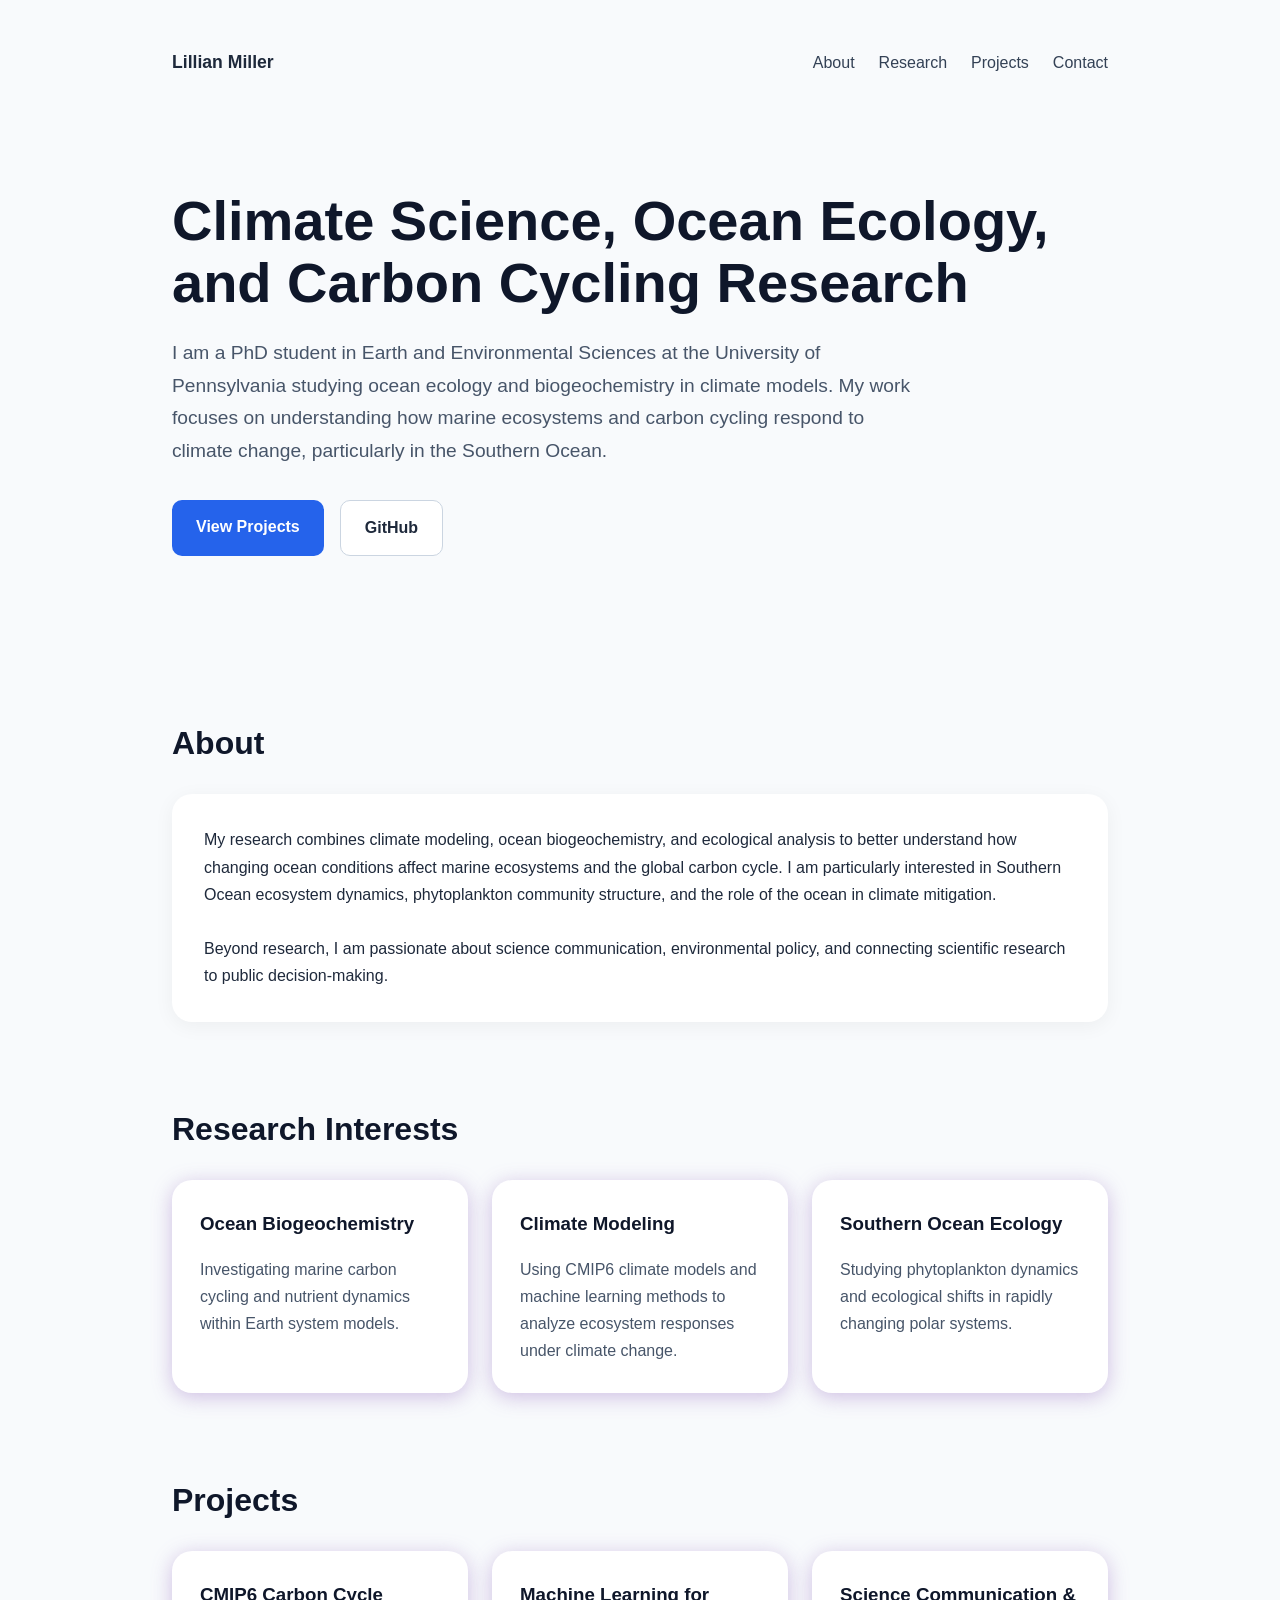
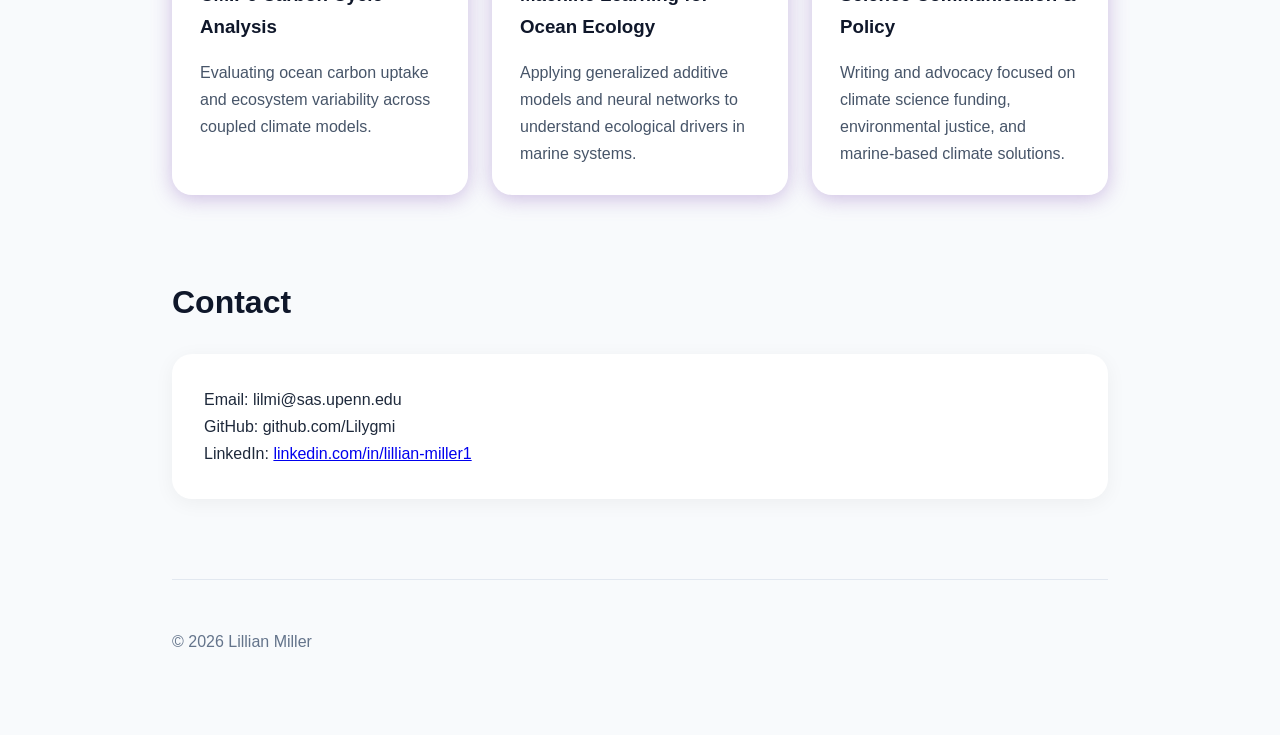
==== index.html @ 0fa8c1cc "Update LinkedIn link" ====
<!DOCTYPE html>
<html lang="en">
<head>
  <meta charset="UTF-8" />
  <meta name="viewport" content="width=device-width, initial-scale=1.0" />
  <title>Lillian Miller</title>

  <style>
    * {
      margin: 0;
      padding: 0;
      box-sizing: border-box;
    }

    body {
      font-family: -apple-system, BlinkMacSystemFont, "Segoe UI", Roboto, sans-serif;
      background-color: #f8fafc;
      color: #1e293b;
      line-height: 1.7;
    }

    .container {
      max-width: 1000px;
      margin: 0 auto;
      padding: 2rem;
    }

    nav {
      display: flex;
      justify-content: space-between;
      align-items: center;
      padding: 1rem 0 3rem;
    }

    nav h2 {
      font-size: 1.1rem;
      font-weight: 700;
    }

    nav ul {
      display: flex;
      gap: 1.5rem;
      list-style: none;
    }

    nav a {
      text-decoration: none;
      color: #334155;
      font-weight: 500;
    }

    nav a:hover {
      color: #2563eb;
    }

    .hero {
      padding: 4rem 0 5rem;
    }

    .hero h1 {
      font-size: 3.5rem;
      line-height: 1.1;
      margin-bottom: 1.5rem;
      color: #0f172a;
    }

    .hero p {
      font-size: 1.2rem;
      max-width: 750px;
      color: #475569;
      margin-bottom: 2rem;
    }

    .buttons {
      display: flex;
      gap: 1rem;
      flex-wrap: wrap;
    }

    .btn {
      display: inline-block;
      padding: 0.85rem 1.5rem;
      border-radius: 10px;
      text-decoration: none;
      font-weight: 600;
      transition: 0.2s ease;
    }

    .btn-primary {
      background-color: #2563eb;
      color: white;
    }

    .btn-primary:hover {
      background-color: #1d4ed8;
    }

    .btn-secondary {
      border: 1px solid #cbd5e1;
      color: #1e293b;
      background: white;
    }

    .btn-secondary:hover {
      border-color: #2563eb;
      color: #2563eb;
    }

    section {
      margin-bottom: 5rem;
    }

    section h2 {
      font-size: 2rem;
      margin-bottom: 1.5rem;
      color: #0f172a;
    }

    .about {
      background: white;
      padding: 2rem;
      border-radius: 20px;
      box-shadow: 0 4px 20px rgba(0,0,0,0.05);
    }

    .projects {
      display: grid;
      grid-template-columns: repeat(auto-fit, minmax(280px, 1fr));
      gap: 1.5rem;
    }

    .card {
      background: white;
      padding: 1.75rem;
      border-radius: 20px;
      box-shadow: 0 4px 20px rgba(195,175,220,0.8);
      transition: transform 0.2s ease;
    }

    .card:hover {
      transform: translateY(-4px);
    }

    .card h3 {
      margin-bottom: 1rem;
      color: #0f172a;
    }

    .card p {
      color: #475569;
    }

    footer {
      padding: 3rem 0;
      border-top: 1px solid #e2e8f0;
      color: #64748b;
    }

    @media (max-width: 768px) {
      nav {
        flex-direction: column;
        gap: 1rem;
      }

      .hero h1 {
        font-size: 2.5rem;
      }

      .hero p {
        font-size: 1.05rem;
      }
    }
  </style>
</head>

<body>
  <div class="container">

    <nav>
      <h2>Lillian Miller</h2>

      <ul>
        <li><a href="#about">About</a></li>
        <li><a href="#research">Research</a></li>
        <li><a href="#projects">Projects</a></li>
        <li><a href="#contact">Contact</a></li>
      </ul>
    </nav>

    <section class="hero">
      <h1>
        Climate Science, Ocean Ecology, and Carbon Cycling Research
      </h1>

      <p>
        I am a PhD student in Earth and Environmental Sciences at the University of Pennsylvania studying ocean ecology and biogeochemistry in climate models. My work focuses on understanding how marine ecosystems and carbon cycling respond to climate change, particularly in the Southern Ocean.
      </p>

      <div class="buttons">
        <a class="btn btn-primary" href="#projects">View Projects</a>
        <a class="btn btn-secondary" href="https://github.com/YOURUSERNAME" target="_blank">GitHub</a>
      </div>
    </section>

    <section id="about">
      <h2>About</h2>

      <div class="about">
        <p>
          My research combines climate modeling, ocean biogeochemistry, and ecological analysis to better understand how changing ocean conditions affect marine ecosystems and the global carbon cycle. I am particularly interested in Southern Ocean ecosystem dynamics, phytoplankton community structure, and the role of the ocean in climate mitigation.
        </p>

        <br>

        <p>
          Beyond research, I am passionate about science communication, environmental policy, and connecting scientific research to public decision-making.
        </p>
      </div>
    </section>

    <section id="research">
      <h2>Research Interests</h2>

      <div class="projects">
        <div class="card">
          <h3>Ocean Biogeochemistry</h3>
          <p>
            Investigating marine carbon cycling and nutrient dynamics within Earth system models.
          </p>
        </div>

        <div class="card">
          <h3>Climate Modeling</h3>
          <p>
            Using CMIP6 climate models and machine learning methods to analyze ecosystem responses under climate change.
          </p>
        </div>

        <div class="card">
          <h3>Southern Ocean Ecology</h3>
          <p>
            Studying phytoplankton dynamics and ecological shifts in rapidly changing polar systems.
          </p>
        </div>
      </div>
    </section>

    <section id="projects">
      <h2>Projects</h2>

      <div class="projects">
        <div class="card">
          <h3>CMIP6 Carbon Cycle Analysis</h3>
          <p>
            Evaluating ocean carbon uptake and ecosystem variability across coupled climate models.
          </p>
        </div>

        <div class="card">
          <h3>Machine Learning for Ocean Ecology</h3>
          <p>
            Applying generalized additive models and neural networks to understand ecological drivers in marine systems.
          </p>
        </div>

        <div class="card">
          <h3>Science Communication & Policy</h3>
          <p>
            Writing and advocacy focused on climate science funding, environmental justice, and marine-based climate solutions.
          </p>
        </div>
      </div>
    </section>

    <section id="contact">
      <h2>Contact</h2>

      <div class="about">
        <p>
          Email: lilmi@sas.upenn.edu
        </p>

        <p>
          GitHub: github.com/Lilygmi
        </p>

        <p>
          LinkedIn: <a href="https://www.linkedin.com/in/lillian-miller1/" target="_blank" rel="noopener noreferrer">
            linkedin.com/in/lillian-miller1 </a>
        </p>
      </div>
    </section>

    <footer>
      <p>
        © 2026 Lillian Miller
      </p>
    </footer>

  </div>
</body>
</html>
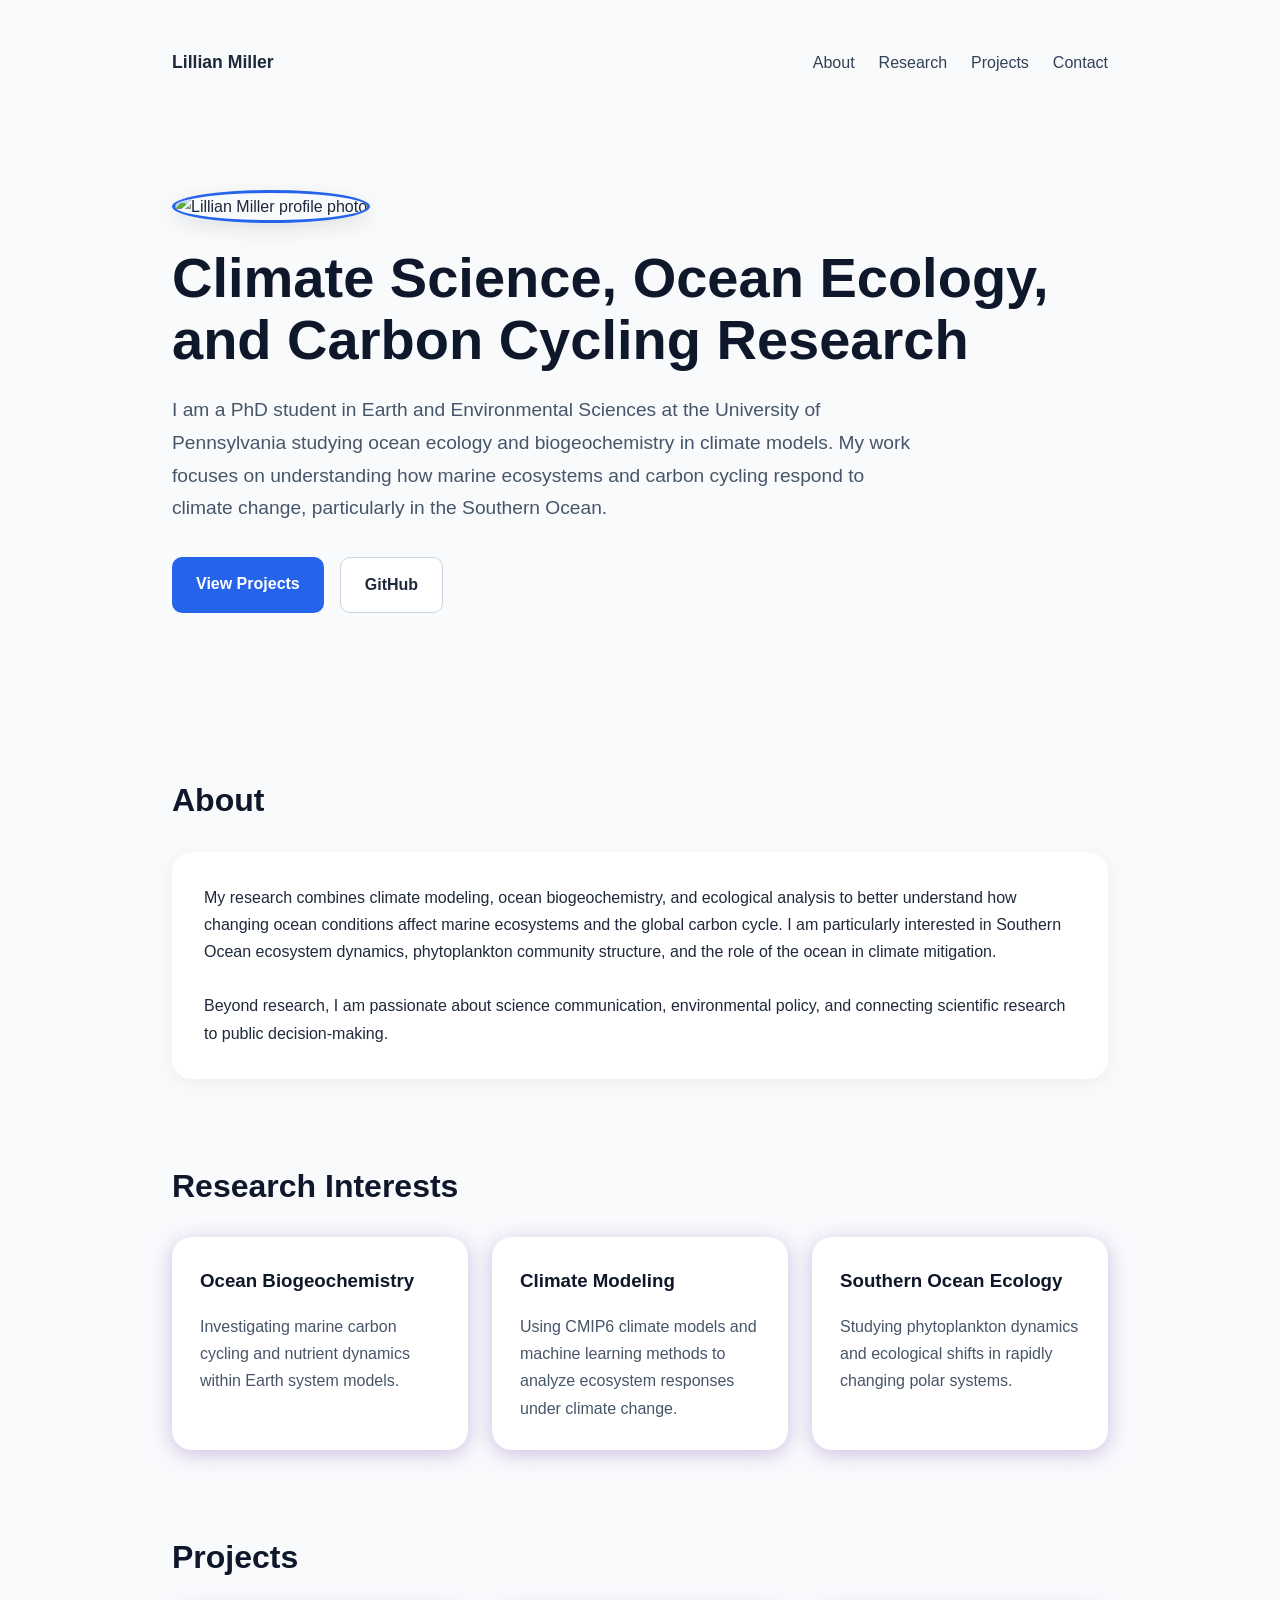
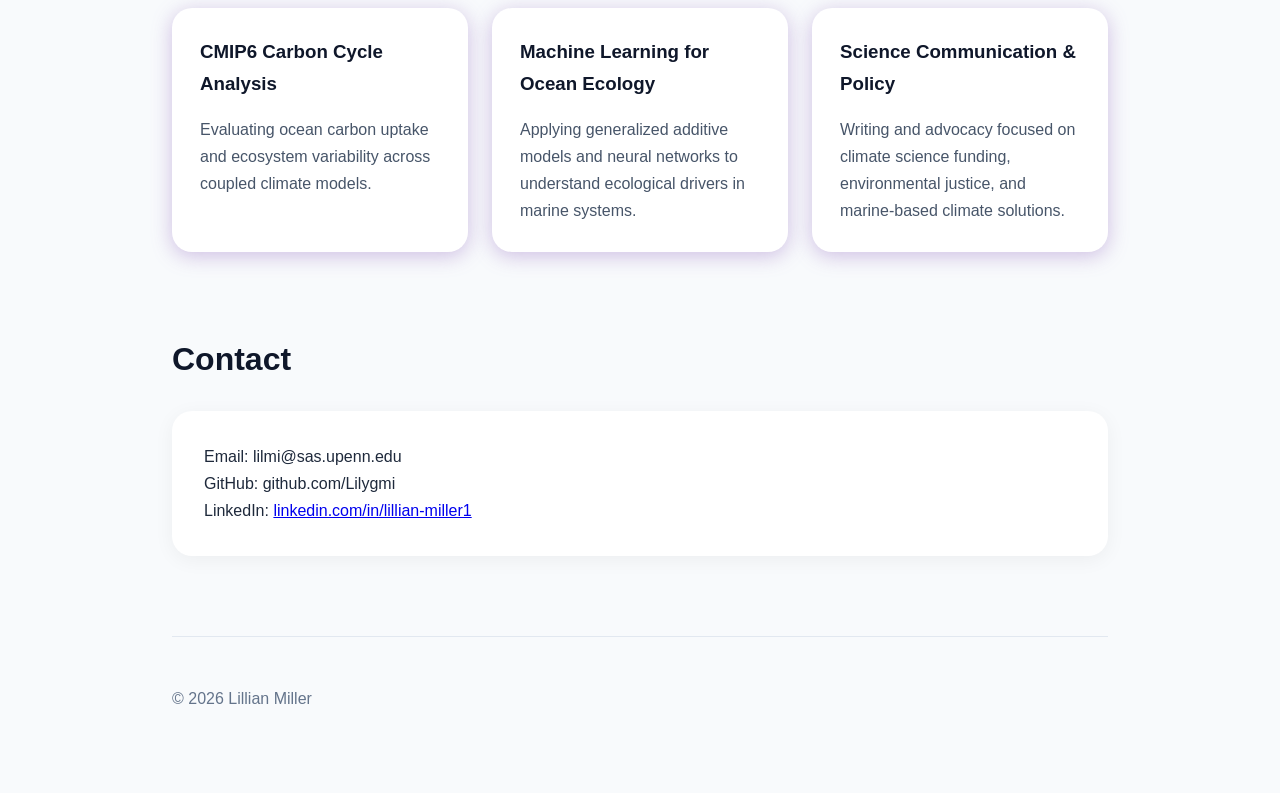
==== commit 89236c3c: "Add profile picture Added a hero profile section with an image and styling." ====
--- a/index.html
+++ b/index.html
@@ -69,6 +69,18 @@
       max-width: 750px;
       color: #475569;
       margin-bottom: 2rem;
+    }
+    .hero-profile {
+      margin-bottom: 1.5rem;
+    }
+    
+    .hero-profile img {
+      width: 140px;
+      height: 140px;
+      border-radius: 50%;
+      object-fit: cover;
+      border: 3px solid #2563eb;
+      box-shadow: 0 6px 20px rgba(0,0,0,0.1);
     }
 
     .buttons {
@@ -188,6 +200,10 @@
     </nav>
 
     <section class="hero">
+      <div class="hero-profile">
+        <img src="profile.jpg" alt="Lillian Miller profile photo">
+      </div>
+      
       <h1>
         Climate Science, Ocean Ecology, and Carbon Cycling Research
       </h1>
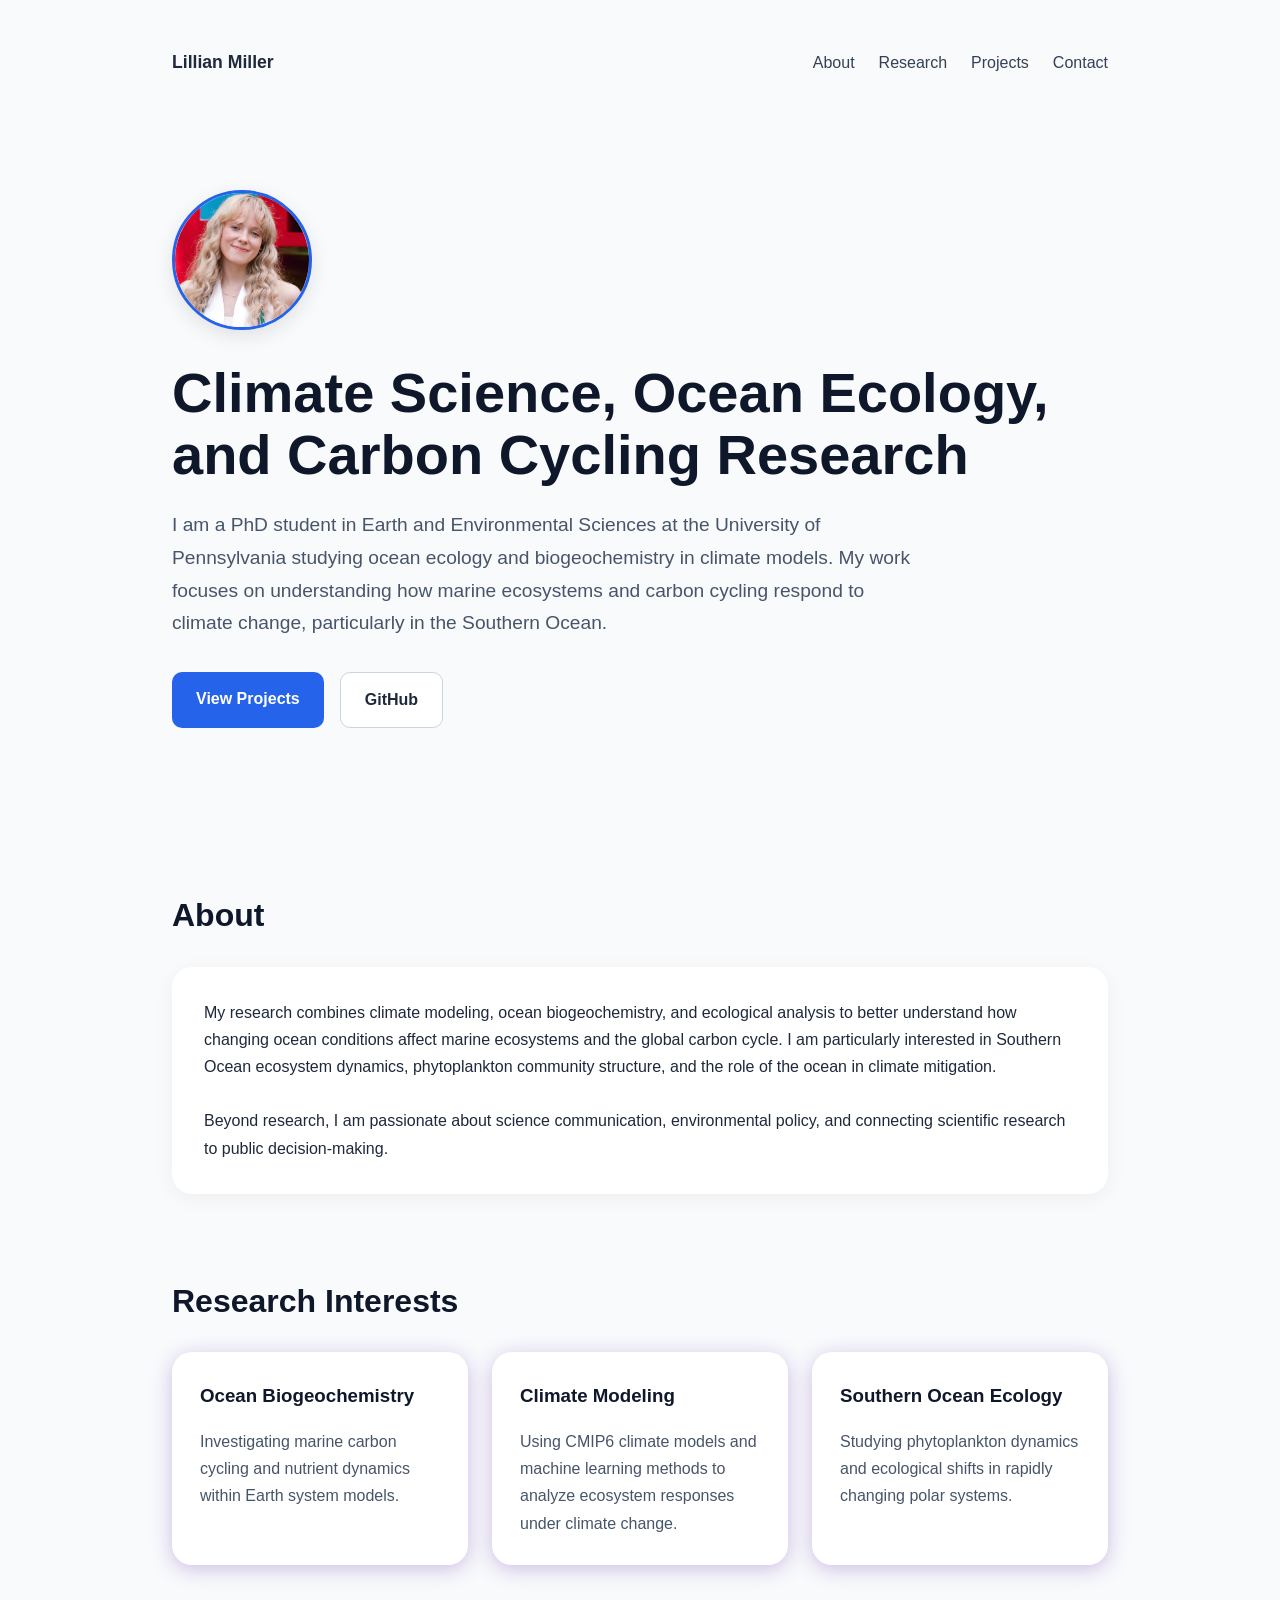
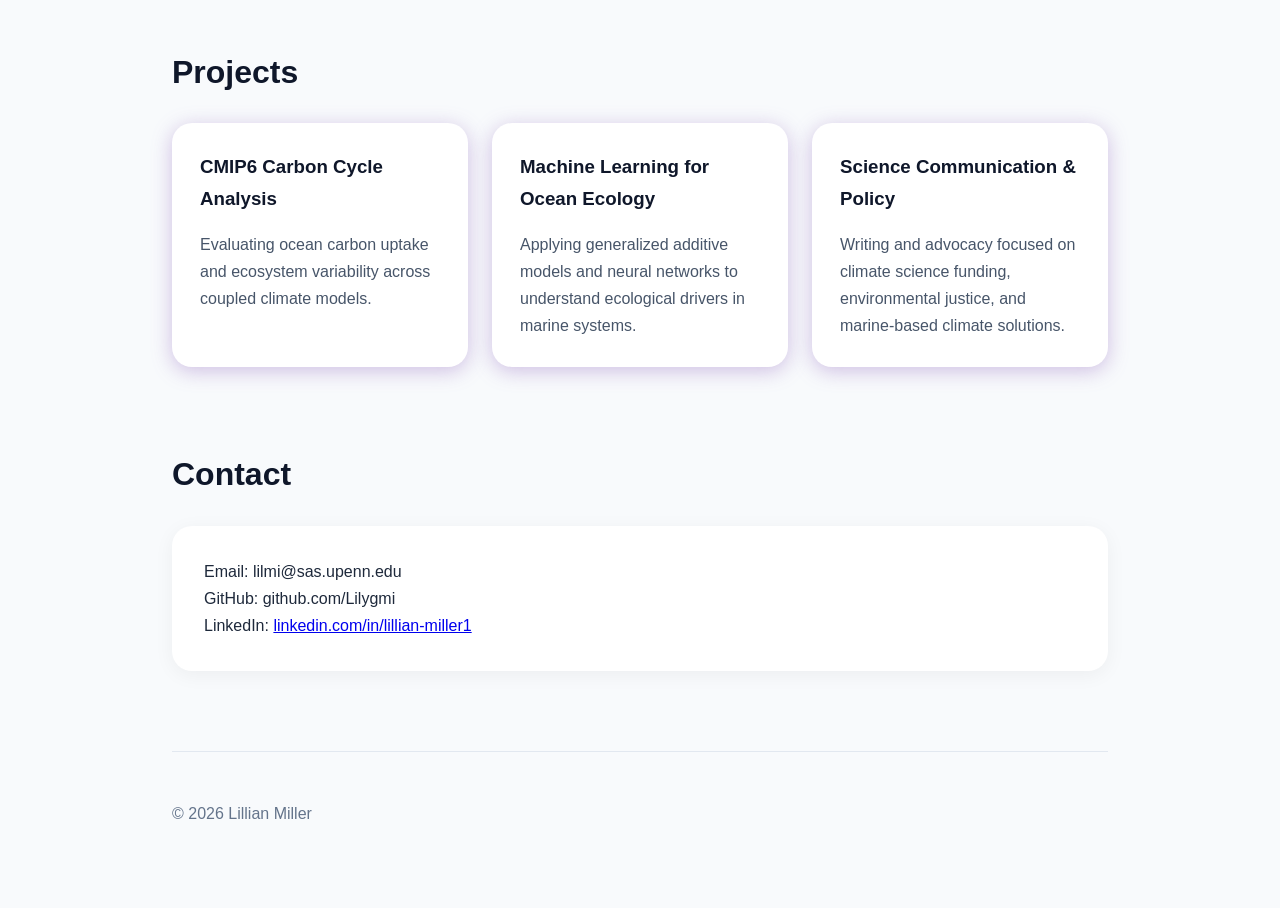
==== commit e0ea8475: "Change profile image format from jpg to jpeg" ====
--- a/index.html
+++ b/index.html
@@ -201,7 +201,7 @@
 
     <section class="hero">
       <div class="hero-profile">
-        <img src="profile.jpg" alt="Lillian Miller profile photo">
+        <img src="profile.jpeg" alt="Lillian Miller profile photo">
       </div>
       
       <h1>
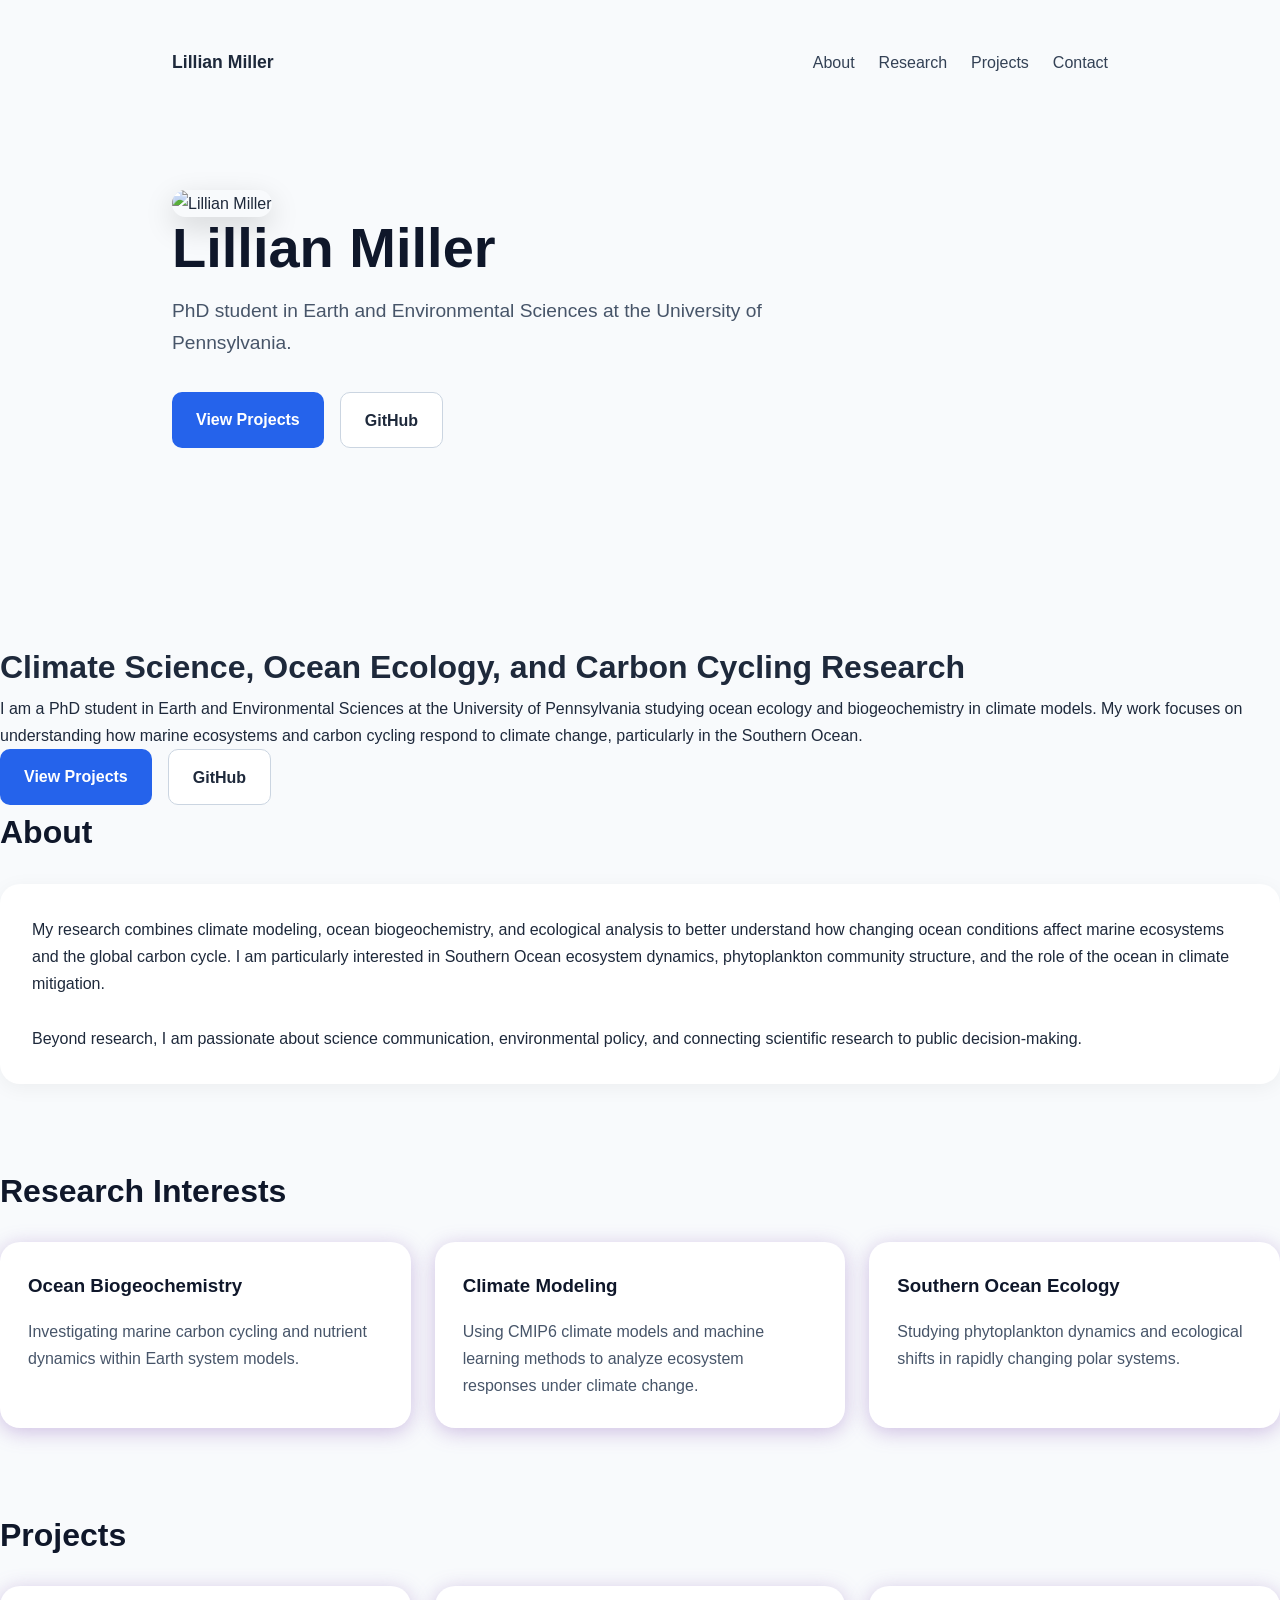
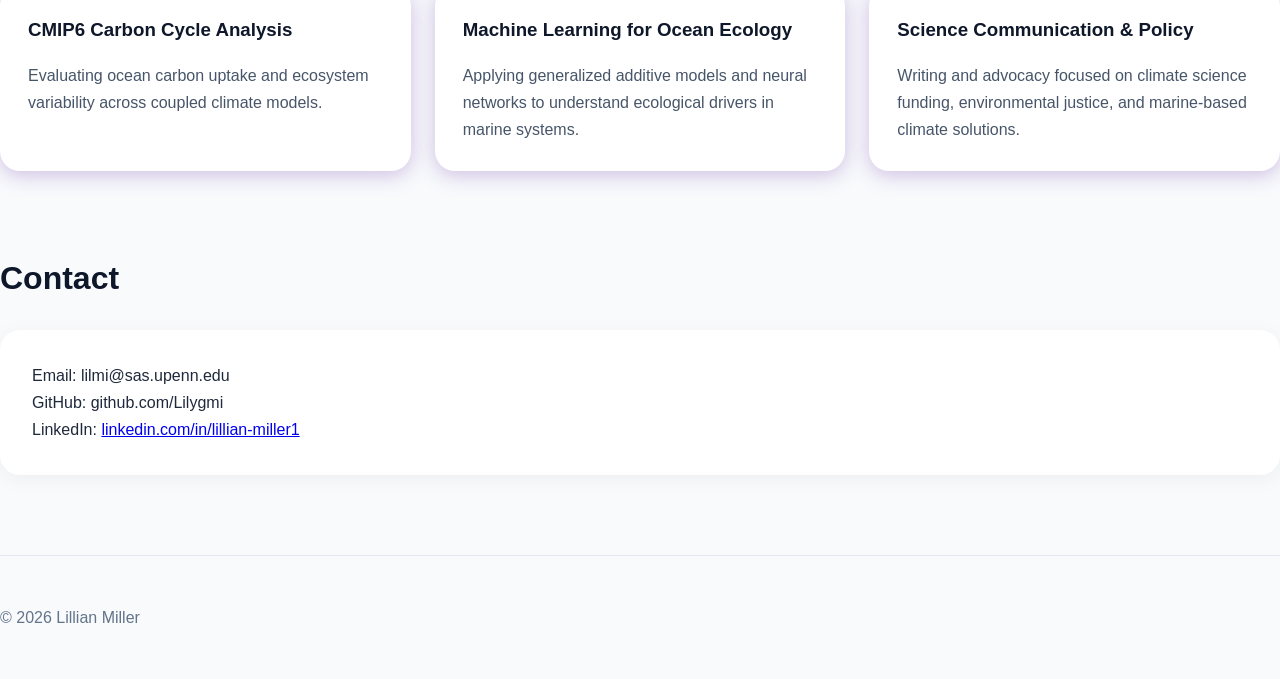
==== commit 54499476: "Implement hero section with profile and buttons Added hero layout with profile photo and text." ====
--- a/index.html
+++ b/index.html
@@ -82,6 +82,31 @@
       border: 3px solid #2563eb;
       box-shadow: 0 6px 20px rgba(0,0,0,0.1);
     }
+    .hero-layout {
+      display: flex;
+      align-items: center;
+      gap: 3rem;
+    }
+    .hero-photo img {
+      width: 260px;
+      height: 260px;
+      border-radius: 20px; /* square with soft edges */
+      object-fit: cover;
+      box-shadow: 0 10px 30px rgba(0,0,0,0.15);
+    }
+
+    .hero-text h1 {
+      font-size: 3.5rem;
+      margin-bottom: 1rem;
+      color: #0f172a;
+    }
+    
+    .hero-text p {
+      font-size: 1.2rem;
+      color: #475569;
+      max-width: 600px;
+      margin-bottom: 2rem;
+    }
 
     .buttons {
       display: flex;
@@ -200,9 +225,25 @@
     </nav>
 
     <section class="hero">
-      <div class="hero-profile">
-        <img src="profile.jpeg" alt="Lillian Miller profile photo">
-      </div>
+      <div class="hero-photo">
+        <img src="images/profile.jpeg" alt="Lillian Miller">
+      </div>
+      <div class="hero-text">
+        <h1>Lillian Miller</h1>
+        
+        <p>
+        PhD student in Earth and Environmental Sciences at the University of Pennsylvania.
+        </p>
+
+      <div class="buttons">
+        <a class="btn btn-primary" href="#projects">View Projects</a>
+        <a class="btn btn-secondary" href="https://github.com/YOURUSERNAME" target="_blank">GitHub</a>
+      </div>
+    </div>
+
+  </div>
+
+</section>
       
       <h1>
         Climate Science, Ocean Ecology, and Carbon Cycling Research
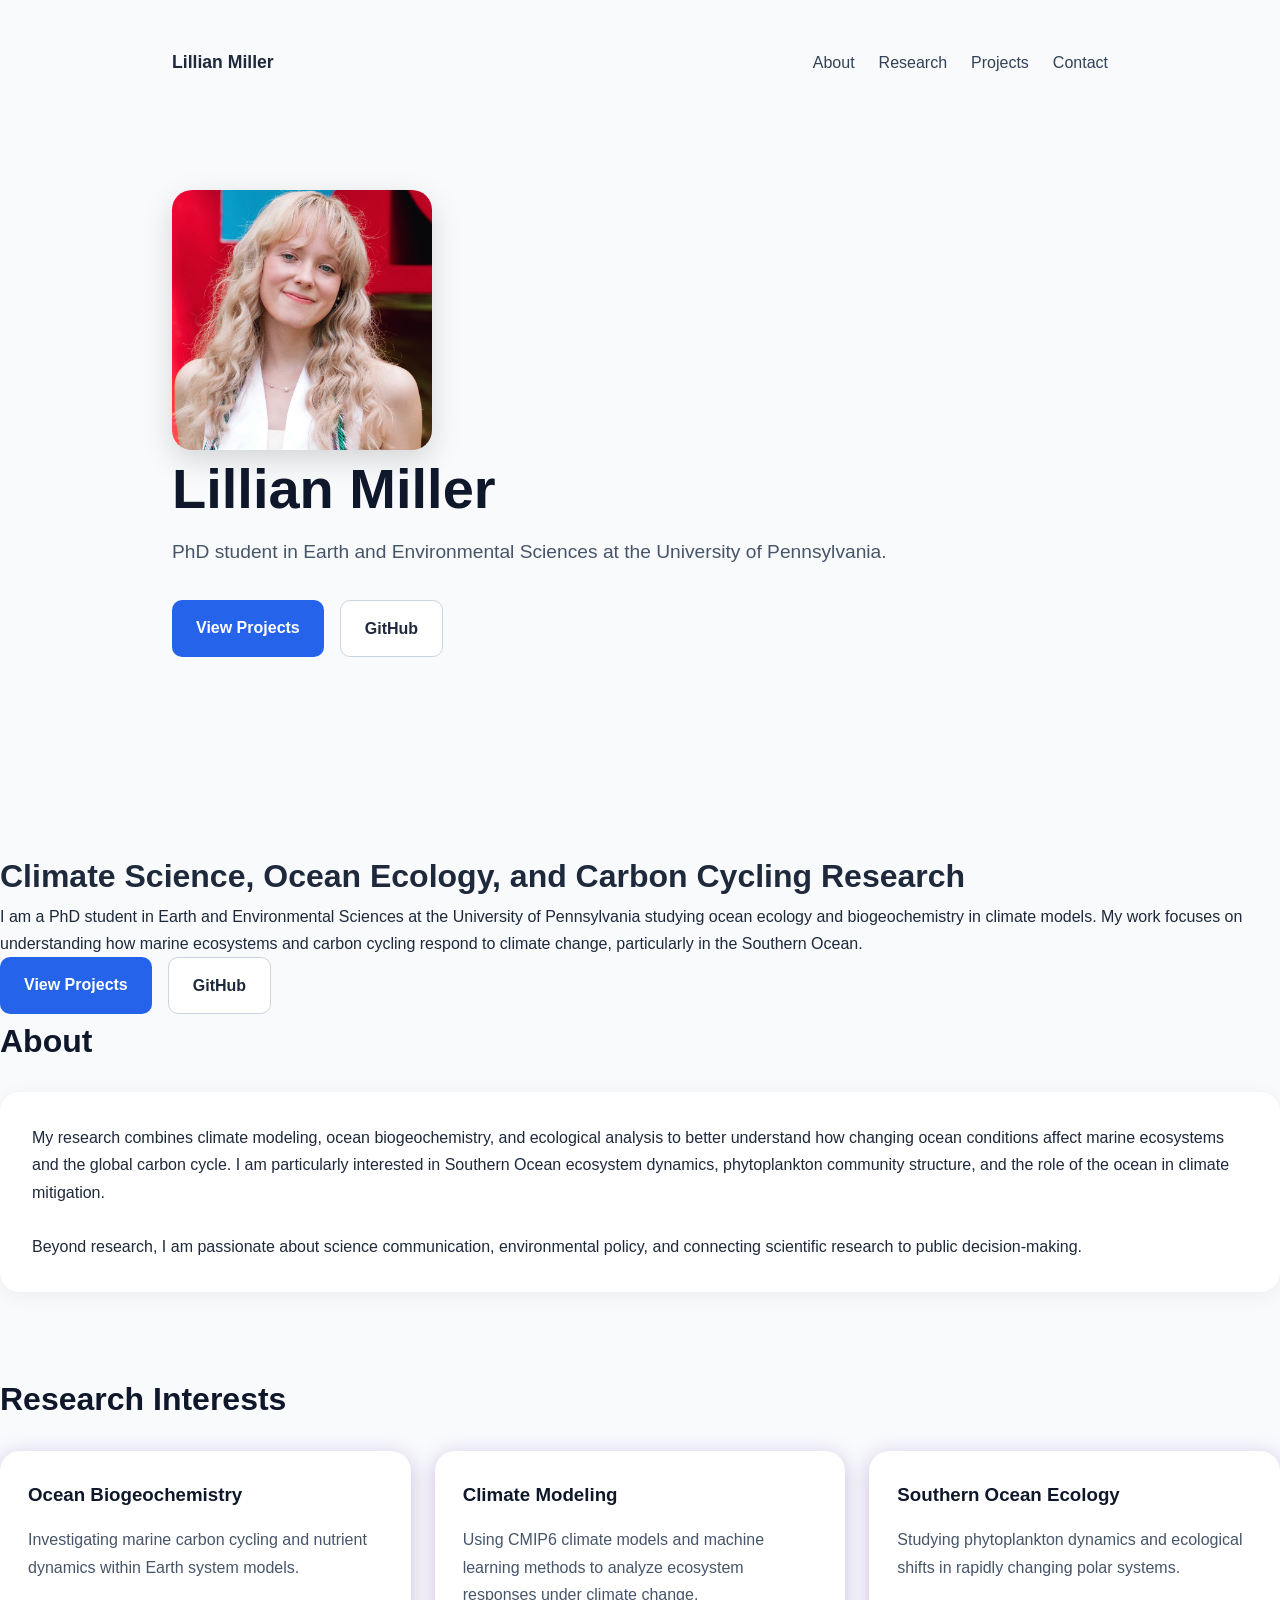
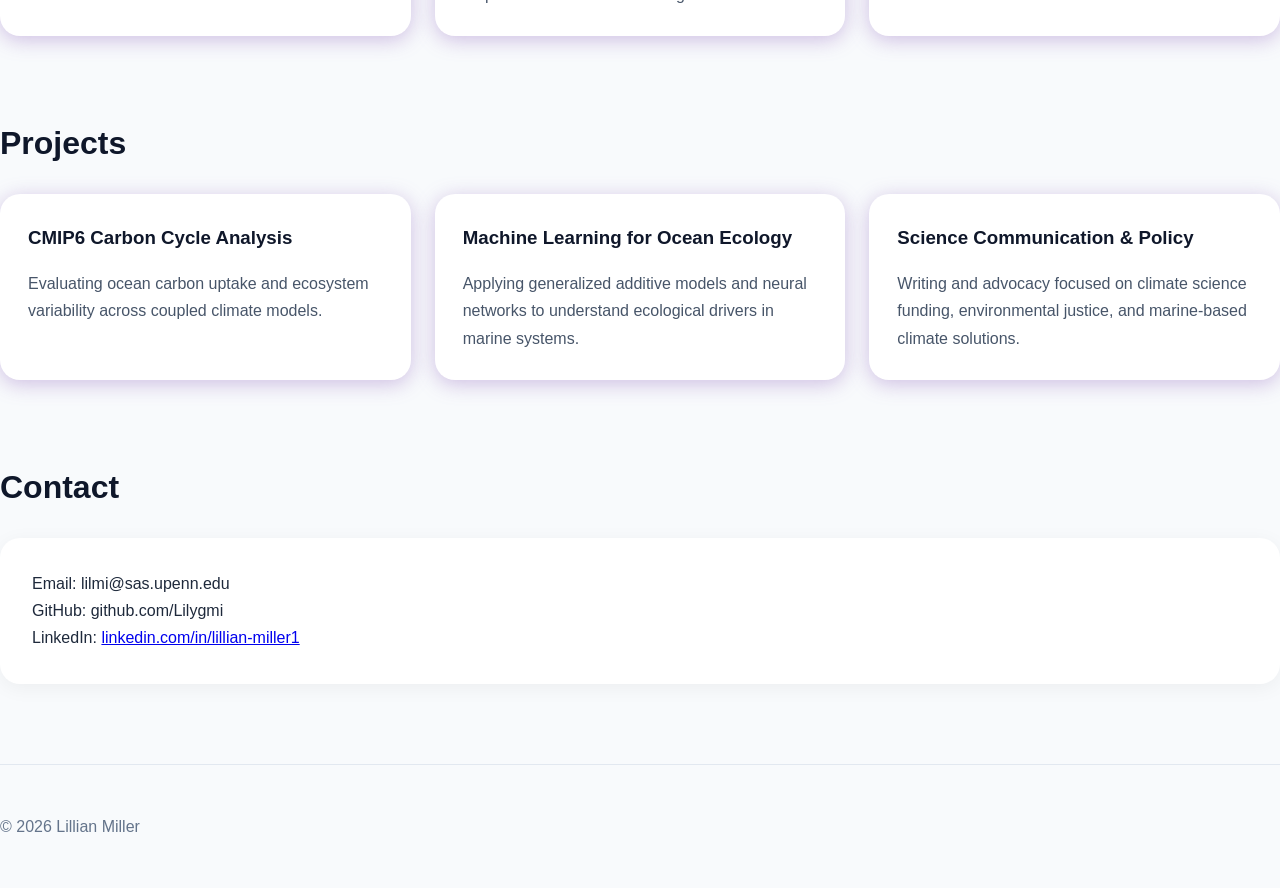
==== commit 34a5890a: "Refactor hero section styles and image source Removed unused styles for hero text and updated image " ====
--- a/index.html
+++ b/index.html
@@ -101,13 +101,6 @@
       color: #0f172a;
     }
     
-    .hero-text p {
-      font-size: 1.2rem;
-      color: #475569;
-      max-width: 600px;
-      margin-bottom: 2rem;
-    }
-
     .buttons {
       display: flex;
       gap: 1rem;
@@ -225,8 +218,11 @@
     </nav>
 
     <section class="hero">
+      
+      <!-- This section is profile photo! --> 
+      
       <div class="hero-photo">
-        <img src="images/profile.jpeg" alt="Lillian Miller">
+        <img src="profile.jpeg" alt="Lillian Miller">
       </div>
       <div class="hero-text">
         <h1>Lillian Miller</h1>
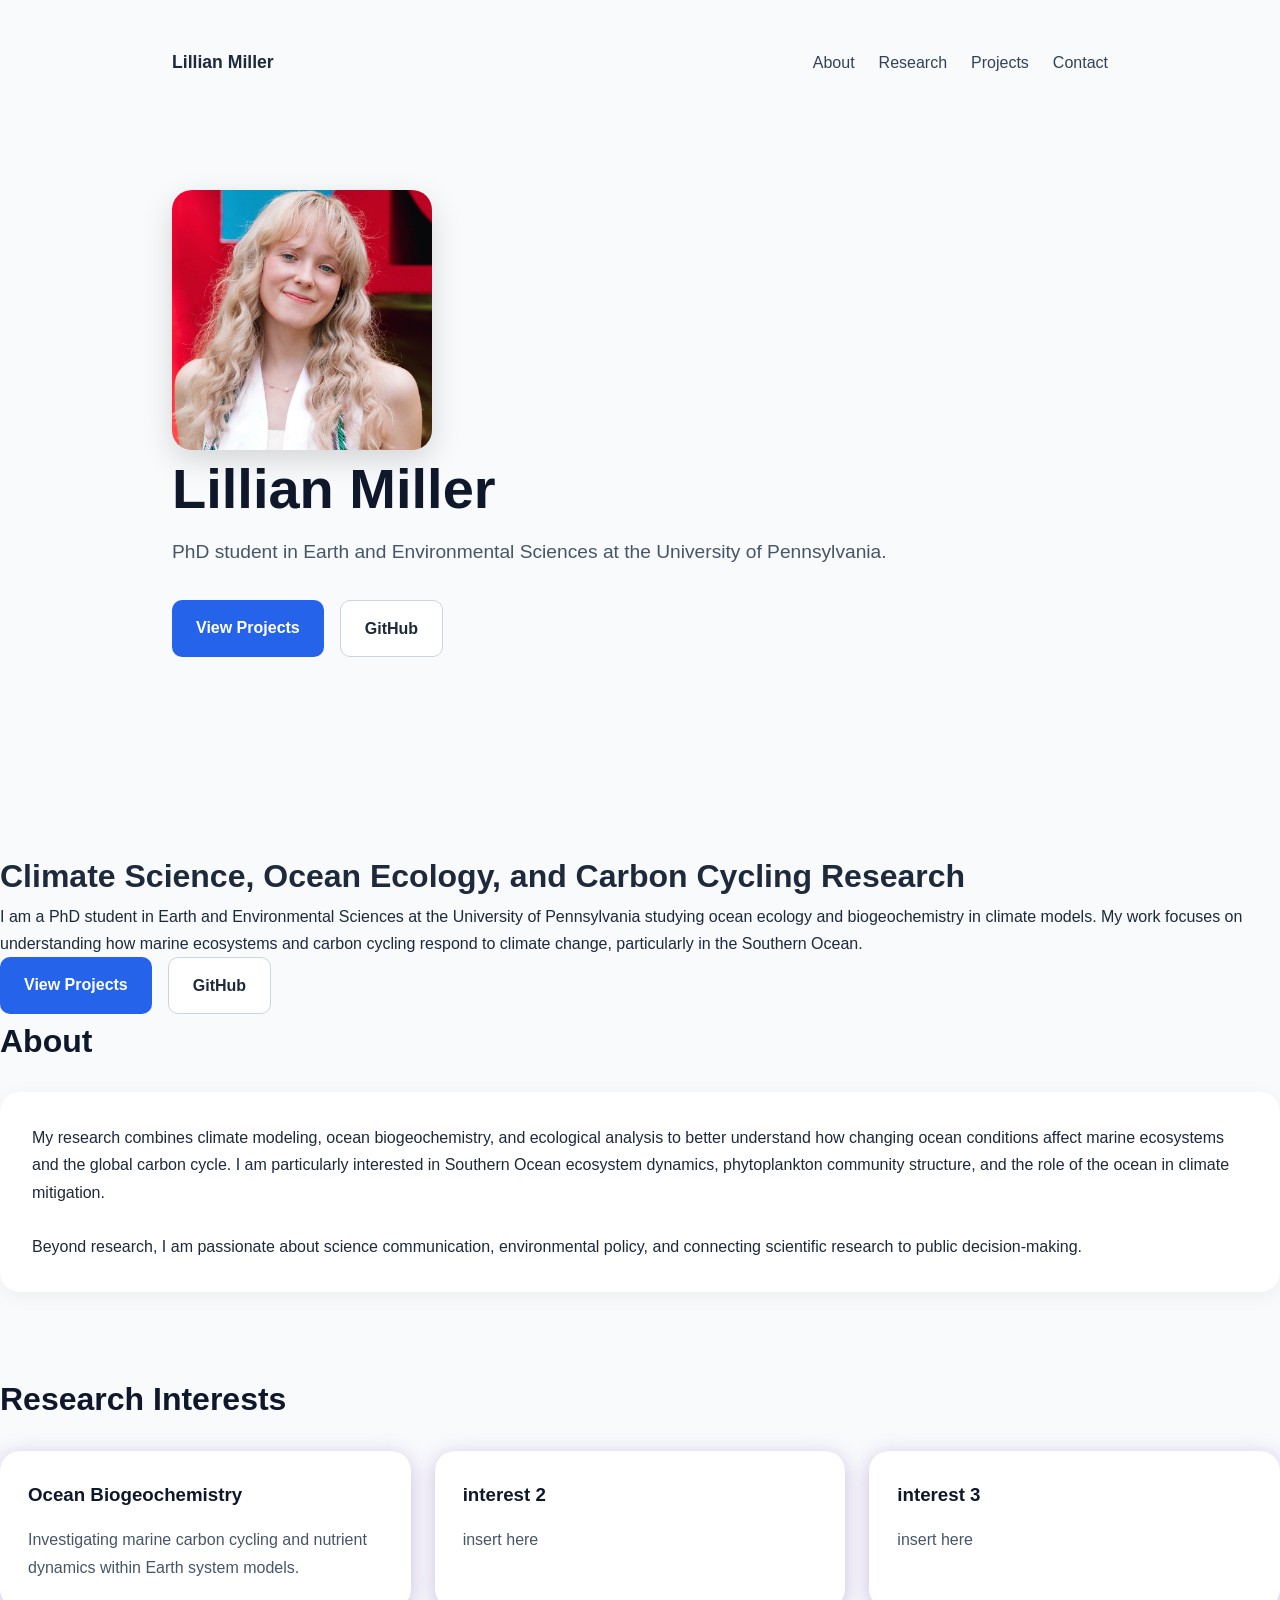
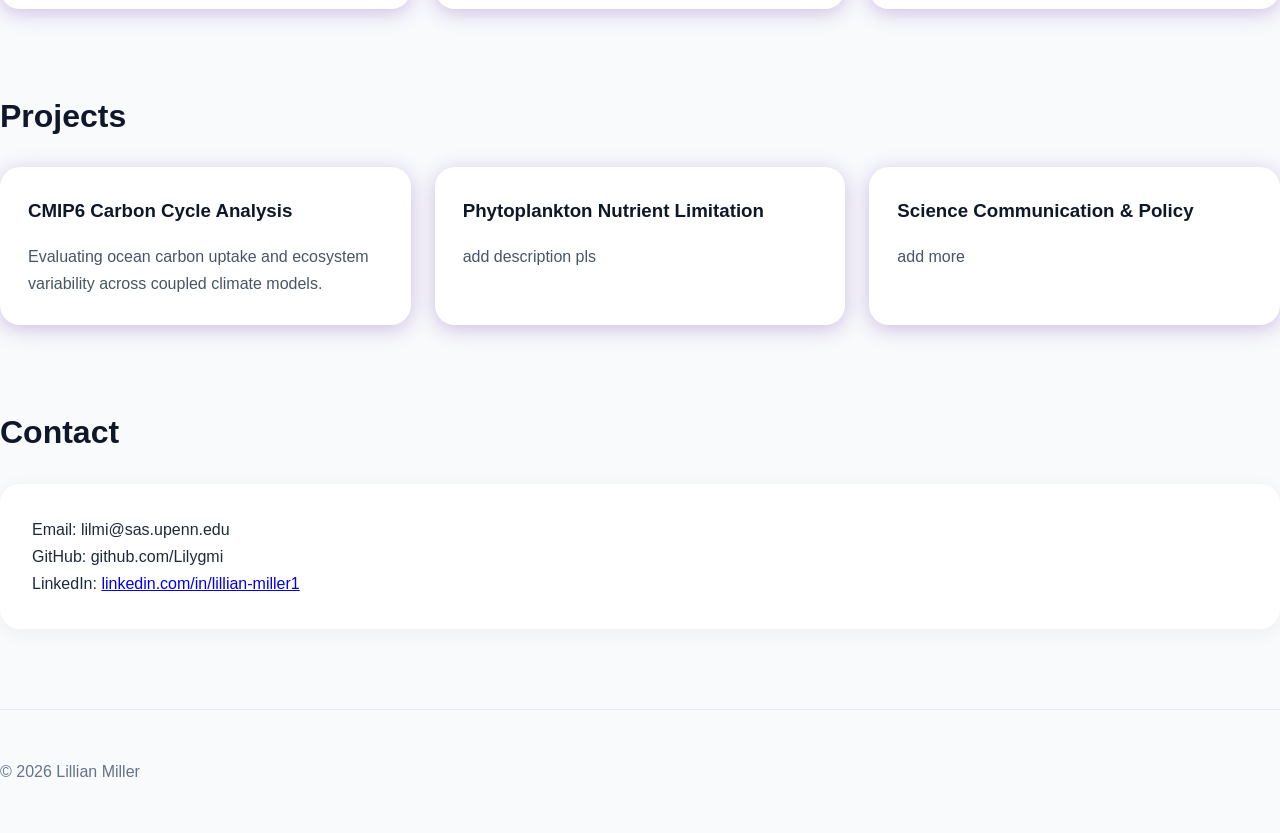
==== commit 8d063c7f: "Modify interest sections in index.html Updated interest headings and added placeholders for descript" ====
--- a/index.html
+++ b/index.html
@@ -283,16 +283,16 @@
         </div>
 
         <div class="card">
-          <h3>Climate Modeling</h3>
-          <p>
-            Using CMIP6 climate models and machine learning methods to analyze ecosystem responses under climate change.
-          </p>
-        </div>
-
-        <div class="card">
-          <h3>Southern Ocean Ecology</h3>
-          <p>
-            Studying phytoplankton dynamics and ecological shifts in rapidly changing polar systems.
+          <h3>interest 2 </h3>
+          <p>
+            insert here 
+          </p>
+        </div>
+
+        <div class="card">
+          <h3>interest 3 </h3>
+          <p>
+            insert here
           </p>
         </div>
       </div>
@@ -310,16 +310,16 @@
         </div>
 
         <div class="card">
-          <h3>Machine Learning for Ocean Ecology</h3>
-          <p>
-            Applying generalized additive models and neural networks to understand ecological drivers in marine systems.
+          <h3>Phytoplankton Nutrient Limitation</h3>
+          <p>
+            add description pls 
           </p>
         </div>
 
         <div class="card">
           <h3>Science Communication & Policy</h3>
           <p>
-            Writing and advocacy focused on climate science funding, environmental justice, and marine-based climate solutions.
+            add more 
           </p>
         </div>
       </div>
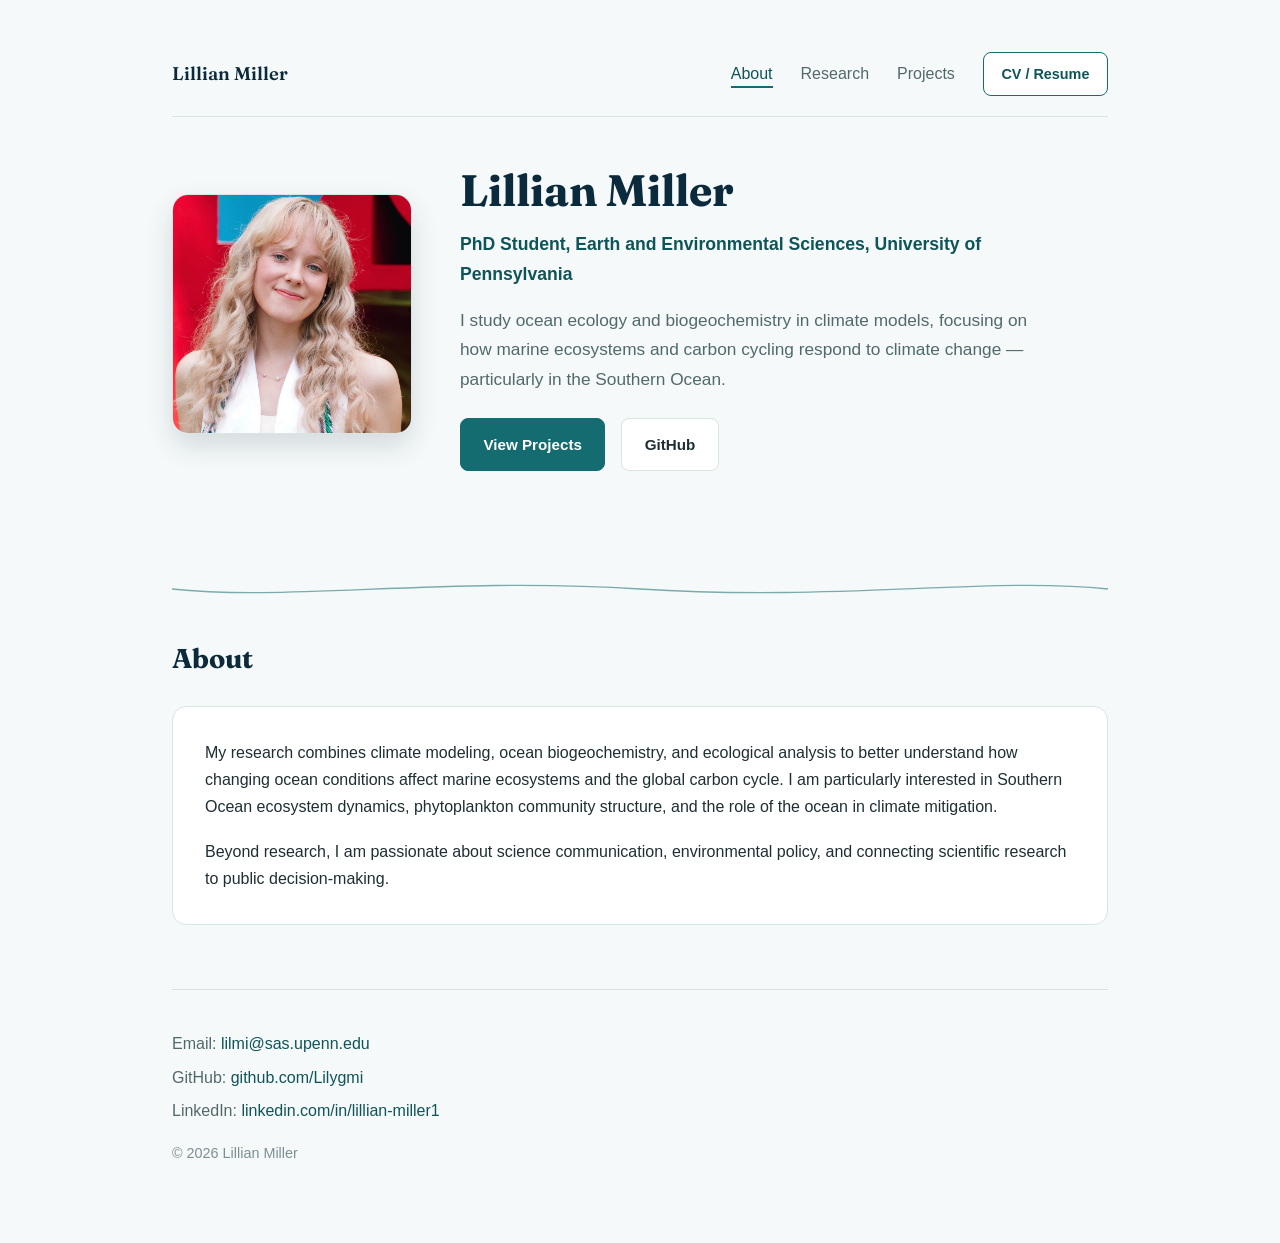
==== commit 3106ff09: "Initial commit of GitHub Pages site" ====
--- a/index.html
+++ b/index.html
@@ -3,267 +3,59 @@
 <head>
   <meta charset="UTF-8" />
   <meta name="viewport" content="width=device-width, initial-scale=1.0" />
+  <meta name="description" content="Lillian Miller — PhD student in Earth and Environmental Sciences at the University of Pennsylvania, studying ocean ecology and carbon cycling." />
   <title>Lillian Miller</title>
-
-  <style>
-    * {
-      margin: 0;
-      padding: 0;
-      box-sizing: border-box;
-    }
-
-    body {
-      font-family: -apple-system, BlinkMacSystemFont, "Segoe UI", Roboto, sans-serif;
-      background-color: #f8fafc;
-      color: #1e293b;
-      line-height: 1.7;
-    }
-
-    .container {
-      max-width: 1000px;
-      margin: 0 auto;
-      padding: 2rem;
-    }
-
-    nav {
-      display: flex;
-      justify-content: space-between;
-      align-items: center;
-      padding: 1rem 0 3rem;
-    }
-
-    nav h2 {
-      font-size: 1.1rem;
-      font-weight: 700;
-    }
-
-    nav ul {
-      display: flex;
-      gap: 1.5rem;
-      list-style: none;
-    }
-
-    nav a {
-      text-decoration: none;
-      color: #334155;
-      font-weight: 500;
-    }
-
-    nav a:hover {
-      color: #2563eb;
-    }
-
-    .hero {
-      padding: 4rem 0 5rem;
-    }
-
-    .hero h1 {
-      font-size: 3.5rem;
-      line-height: 1.1;
-      margin-bottom: 1.5rem;
-      color: #0f172a;
-    }
-
-    .hero p {
-      font-size: 1.2rem;
-      max-width: 750px;
-      color: #475569;
-      margin-bottom: 2rem;
-    }
-    .hero-profile {
-      margin-bottom: 1.5rem;
-    }
-    
-    .hero-profile img {
-      width: 140px;
-      height: 140px;
-      border-radius: 50%;
-      object-fit: cover;
-      border: 3px solid #2563eb;
-      box-shadow: 0 6px 20px rgba(0,0,0,0.1);
-    }
-    .hero-layout {
-      display: flex;
-      align-items: center;
-      gap: 3rem;
-    }
-    .hero-photo img {
-      width: 260px;
-      height: 260px;
-      border-radius: 20px; /* square with soft edges */
-      object-fit: cover;
-      box-shadow: 0 10px 30px rgba(0,0,0,0.15);
-    }
-
-    .hero-text h1 {
-      font-size: 3.5rem;
-      margin-bottom: 1rem;
-      color: #0f172a;
-    }
-    
-    .buttons {
-      display: flex;
-      gap: 1rem;
-      flex-wrap: wrap;
-    }
-
-    .btn {
-      display: inline-block;
-      padding: 0.85rem 1.5rem;
-      border-radius: 10px;
-      text-decoration: none;
-      font-weight: 600;
-      transition: 0.2s ease;
-    }
-
-    .btn-primary {
-      background-color: #2563eb;
-      color: white;
-    }
-
-    .btn-primary:hover {
-      background-color: #1d4ed8;
-    }
-
-    .btn-secondary {
-      border: 1px solid #cbd5e1;
-      color: #1e293b;
-      background: white;
-    }
-
-    .btn-secondary:hover {
-      border-color: #2563eb;
-      color: #2563eb;
-    }
-
-    section {
-      margin-bottom: 5rem;
-    }
-
-    section h2 {
-      font-size: 2rem;
-      margin-bottom: 1.5rem;
-      color: #0f172a;
-    }
-
-    .about {
-      background: white;
-      padding: 2rem;
-      border-radius: 20px;
-      box-shadow: 0 4px 20px rgba(0,0,0,0.05);
-    }
-
-    .projects {
-      display: grid;
-      grid-template-columns: repeat(auto-fit, minmax(280px, 1fr));
-      gap: 1.5rem;
-    }
-
-    .card {
-      background: white;
-      padding: 1.75rem;
-      border-radius: 20px;
-      box-shadow: 0 4px 20px rgba(195,175,220,0.8);
-      transition: transform 0.2s ease;
-    }
-
-    .card:hover {
-      transform: translateY(-4px);
-    }
-
-    .card h3 {
-      margin-bottom: 1rem;
-      color: #0f172a;
-    }
-
-    .card p {
-      color: #475569;
-    }
-
-    footer {
-      padding: 3rem 0;
-      border-top: 1px solid #e2e8f0;
-      color: #64748b;
-    }
-
-    @media (max-width: 768px) {
-      nav {
-        flex-direction: column;
-        gap: 1rem;
-      }
-
-      .hero h1 {
-        font-size: 2.5rem;
-      }
-
-      .hero p {
-        font-size: 1.05rem;
-      }
-    }
-  </style>
+  <link rel="stylesheet" href="styles.css">
 </head>
 
 <body>
   <div class="container">
 
     <nav>
-      <h2>Lillian Miller</h2>
-
-      <ul>
-        <li><a href="#about">About</a></li>
-        <li><a href="#research">Research</a></li>
-        <li><a href="#projects">Projects</a></li>
-        <li><a href="#contact">Contact</a></li>
-      </ul>
+      <a href="index.html" class="nav-logo">Lillian Miller</a>
+      <div class="nav-right">
+        <ul class="nav-links">
+          <li><a href="index.html" class="active">About</a></li>
+          <li><a href="research.html">Research</a></li>
+          <li><a href="projects.html">Projects</a></li>
+        </ul>
+        <a class="btn btn-cv" href="cv.html">CV / Resume</a>
+      </div>
     </nav>
 
     <section class="hero">
-      
-      <!-- This section is profile photo! --> 
-      
-      <div class="hero-photo">
-        <img src="profile.jpeg" alt="Lillian Miller">
-      </div>
-      <div class="hero-text">
-        <h1>Lillian Miller</h1>
-        
-        <p>
-        PhD student in Earth and Environmental Sciences at the University of Pennsylvania.
-        </p>
+      <div class="hero-layout">
+        <div class="hero-photo">
+          <img src="profile.jpeg" alt="Lillian Miller">
+        </div>
 
-      <div class="buttons">
-        <a class="btn btn-primary" href="#projects">View Projects</a>
-        <a class="btn btn-secondary" href="https://github.com/YOURUSERNAME" target="_blank">GitHub</a>
-      </div>
-    </div>
+        <div class="hero-text">
+          <h1>Lillian Miller</h1>
+          <p class="tagline">PhD Student, Earth and Environmental Sciences, University of Pennsylvania</p>
+          <p>
+            I study ocean ecology and biogeochemistry in climate models, focusing on how marine
+            ecosystems and carbon cycling respond to climate change — particularly in the Southern Ocean.
+          </p>
 
-  </div>
-
-</section>
-      
-      <h1>
-        Climate Science, Ocean Ecology, and Carbon Cycling Research
-      </h1>
-
-      <p>
-        I am a PhD student in Earth and Environmental Sciences at the University of Pennsylvania studying ocean ecology and biogeochemistry in climate models. My work focuses on understanding how marine ecosystems and carbon cycling respond to climate change, particularly in the Southern Ocean.
-      </p>
-
-      <div class="buttons">
-        <a class="btn btn-primary" href="#projects">View Projects</a>
-        <a class="btn btn-secondary" href="https://github.com/YOURUSERNAME" target="_blank">GitHub</a>
+          <div class="buttons">
+            <a class="btn btn-primary" href="projects.html">View Projects</a>
+            <a class="btn btn-secondary" href="https://github.com/Lilygmi" target="_blank" rel="noopener noreferrer">GitHub</a>
+          </div>
+        </div>
       </div>
     </section>
+
+    <svg class="wave-divider" viewBox="0 0 1200 40" preserveAspectRatio="none" aria-hidden="true">
+      <path d="M0,20 C150,38 350,2 600,20 C850,38 1050,2 1200,20" fill="none" stroke-width="2"/>
+    </svg>
 
     <section id="about">
       <h2>About</h2>
 
-      <div class="about">
+      <div class="about-block">
         <p>
           My research combines climate modeling, ocean biogeochemistry, and ecological analysis to better understand how changing ocean conditions affect marine ecosystems and the global carbon cycle. I am particularly interested in Southern Ocean ecosystem dynamics, phytoplankton community structure, and the role of the ocean in climate mitigation.
         </p>
-
-        <br>
 
         <p>
           Beyond research, I am passionate about science communication, environmental policy, and connecting scientific research to public decision-making.
@@ -271,83 +63,11 @@
       </div>
     </section>
 
-    <section id="research">
-      <h2>Research Interests</h2>
-
-      <div class="projects">
-        <div class="card">
-          <h3>Ocean Biogeochemistry</h3>
-          <p>
-            Investigating marine carbon cycling and nutrient dynamics within Earth system models.
-          </p>
-        </div>
-
-        <div class="card">
-          <h3>interest 2 </h3>
-          <p>
-            insert here 
-          </p>
-        </div>
-
-        <div class="card">
-          <h3>interest 3 </h3>
-          <p>
-            insert here
-          </p>
-        </div>
-      </div>
-    </section>
-
-    <section id="projects">
-      <h2>Projects</h2>
-
-      <div class="projects">
-        <div class="card">
-          <h3>CMIP6 Carbon Cycle Analysis</h3>
-          <p>
-            Evaluating ocean carbon uptake and ecosystem variability across coupled climate models.
-          </p>
-        </div>
-
-        <div class="card">
-          <h3>Phytoplankton Nutrient Limitation</h3>
-          <p>
-            add description pls 
-          </p>
-        </div>
-
-        <div class="card">
-          <h3>Science Communication & Policy</h3>
-          <p>
-            add more 
-          </p>
-        </div>
-      </div>
-    </section>
-
-    <section id="contact">
-      <h2>Contact</h2>
-
-      <div class="about">
-        <p>
-          Email: lilmi@sas.upenn.edu
-        </p>
-
-        <p>
-          GitHub: github.com/Lilygmi
-        </p>
-
-        <p>
-          LinkedIn: <a href="https://www.linkedin.com/in/lillian-miller1/" target="_blank" rel="noopener noreferrer">
-            linkedin.com/in/lillian-miller1 </a>
-        </p>
-      </div>
-    </section>
-
     <footer>
-      <p>
-        © 2026 Lillian Miller
-      </p>
+      <p>Email: <a href="mailto:lilmi@sas.upenn.edu">lilmi@sas.upenn.edu</a></p>
+      <p>GitHub: <a href="https://github.com/Lilygmi" target="_blank" rel="noopener noreferrer">github.com/Lilygmi</a></p>
+      <p>LinkedIn: <a href="https://www.linkedin.com/in/lillian-miller1/" target="_blank" rel="noopener noreferrer">linkedin.com/in/lillian-miller1</a></p>
+      <p class="copyright">© 2026 Lillian Miller</p>
     </footer>
 
   </div>
--- a/styles.css
+++ b/styles.css
@@ -0,0 +1,376 @@
+@import url('https://fonts.googleapis.com/css2?family=Fraunces:opsz,wght@9..144,500;9..144,600;9..144,700&display=swap');
+
+:root {
+  --navy: #0b2b3c;
+  --teal: #146c70;
+  --teal-dark: #0f5458;
+  --bg: #f5f9f9;
+  --card-bg: #ffffff;
+  --border: #d7e5e3;
+  --text: #1e2f33;
+  --text-muted: #52696c;
+}
+
+* {
+  margin: 0;
+  padding: 0;
+  box-sizing: border-box;
+}
+
+body {
+  font-family: -apple-system, BlinkMacSystemFont, "Segoe UI", Roboto, sans-serif;
+  background-color: var(--bg);
+  color: var(--text);
+  line-height: 1.7;
+}
+
+h1, h2, h3 {
+  font-family: 'Fraunces', Georgia, serif;
+  color: var(--navy);
+}
+
+.container {
+  max-width: 1000px;
+  margin: 0 auto;
+  padding: 2rem;
+}
+
+/* ---------- NAV ---------- */
+nav {
+  display: flex;
+  justify-content: space-between;
+  align-items: center;
+  gap: 1.5rem;
+  padding: 1.25rem 0;
+  border-bottom: 1px solid var(--border);
+  flex-wrap: wrap;
+}
+
+.nav-logo {
+  font-family: 'Fraunces', Georgia, serif;
+  font-size: 1.15rem;
+  font-weight: 600;
+  color: var(--navy);
+  text-decoration: none;
+}
+
+.nav-links {
+  display: flex;
+  align-items: center;
+  gap: 1.75rem;
+  list-style: none;
+  flex-wrap: wrap;
+}
+
+.nav-links a {
+  text-decoration: none;
+  color: var(--text-muted);
+  font-weight: 500;
+  padding-bottom: 0.2rem;
+  border-bottom: 2px solid transparent;
+  transition: 0.2s ease;
+}
+
+.nav-links a:hover {
+  color: var(--teal);
+}
+
+.nav-links a.active {
+  color: var(--teal-dark);
+  border-bottom-color: var(--teal);
+}
+
+.nav-right {
+  display: flex;
+  align-items: center;
+  gap: 1.75rem;
+}
+
+/* ---------- WAVE DIVIDER (signature element) ---------- */
+.wave-divider {
+  display: block;
+  width: 100%;
+  height: 28px;
+  margin: 0 0 2rem;
+}
+
+.wave-divider path {
+  stroke: var(--teal);
+  opacity: 0.55;
+}
+
+/* ---------- HERO (home page only) ---------- */
+.hero {
+  padding: 3rem 0 2.5rem;
+}
+
+.hero-layout {
+  display: flex;
+  align-items: center;
+  gap: 3rem;
+}
+
+.hero-photo img {
+  width: 240px;
+  height: 240px;
+  border-radius: 16px;
+  object-fit: cover;
+  border: 1px solid var(--border);
+  box-shadow: 0 12px 28px rgba(11, 43, 60, 0.14);
+  flex-shrink: 0;
+}
+
+.hero-text h1 {
+  font-size: 2.75rem;
+  line-height: 1.15;
+  margin-bottom: 0.9rem;
+}
+
+.hero-text .tagline {
+  font-size: 1.1rem;
+  font-weight: 600;
+  color: var(--teal-dark);
+  margin-bottom: 1rem;
+}
+
+.hero-text p {
+  font-size: 1.08rem;
+  max-width: 600px;
+  color: var(--text-muted);
+  margin-bottom: 1.5rem;
+}
+
+/* ---------- BUTTONS ---------- */
+.buttons {
+  display: flex;
+  gap: 1rem;
+  flex-wrap: wrap;
+}
+
+.btn {
+  display: inline-block;
+  padding: 0.8rem 1.4rem;
+  border-radius: 8px;
+  text-decoration: none;
+  font-weight: 600;
+  font-size: 0.95rem;
+  border: 1px solid transparent;
+  transition: 0.2s ease;
+}
+
+.btn-primary {
+  background-color: var(--teal);
+  color: white;
+  border-color: var(--teal);
+}
+
+.btn-primary:hover {
+  background-color: var(--teal-dark);
+  border-color: var(--teal-dark);
+}
+
+.btn-secondary {
+  border: 1px solid var(--border);
+  color: var(--text);
+  background: var(--card-bg);
+}
+
+.btn-secondary:hover {
+  border-color: var(--teal);
+  color: var(--teal-dark);
+}
+
+.btn-cv {
+  border: 1px solid var(--teal);
+  color: var(--teal-dark);
+  background: var(--card-bg);
+  padding: 0.55rem 1.1rem;
+  font-size: 0.9rem;
+}
+
+.btn-cv:hover {
+  background: var(--teal);
+  color: white;
+}
+
+/* ---------- SECTIONS / CARDS ---------- */
+section {
+  margin-bottom: 4rem;
+}
+
+.page-header {
+  padding: 2.5rem 0 0.5rem;
+}
+
+.page-header h1 {
+  font-size: 2.25rem;
+  margin-bottom: 0.6rem;
+}
+
+.page-header p {
+  color: var(--text-muted);
+  font-size: 1.05rem;
+  max-width: 640px;
+}
+
+section h2 {
+  font-size: 1.7rem;
+  margin-bottom: 1.5rem;
+}
+
+.about-block {
+  background: var(--card-bg);
+  padding: 2rem;
+  border-radius: 14px;
+  border: 1px solid var(--border);
+}
+
+.about-block p + p {
+  margin-top: 1.1rem;
+}
+
+.cards {
+  display: grid;
+  grid-template-columns: repeat(auto-fit, minmax(280px, 1fr));
+  gap: 1.5rem;
+}
+
+.card {
+  background: var(--card-bg);
+  padding: 1.75rem;
+  border-radius: 14px;
+  border: 1px solid var(--border);
+  box-shadow: 0 3px 14px rgba(11, 43, 60, 0.05);
+  transition: transform 0.2s ease, box-shadow 0.2s ease;
+}
+
+.card:hover {
+  transform: translateY(-3px);
+  box-shadow: 0 8px 22px rgba(11, 43, 60, 0.09);
+}
+
+.card h3 {
+  font-size: 1.15rem;
+  margin-bottom: 0.75rem;
+}
+
+.card p {
+  color: var(--text-muted);
+}
+
+.card-draft-note {
+  display: inline-block;
+  margin-top: 0.9rem;
+  font-size: 0.75rem;
+  font-weight: 600;
+  letter-spacing: 0.03em;
+  text-transform: uppercase;
+  color: var(--teal-dark);
+  background: #e8f2f2;
+  padding: 0.2rem 0.55rem;
+  border-radius: 5px;
+}
+
+/* ---------- CV PAGE ---------- */
+.cv-download {
+  display: flex;
+  align-items: center;
+  gap: 1rem;
+  margin: 1.5rem 0 2.5rem;
+  flex-wrap: wrap;
+}
+
+.cv-section {
+  margin-bottom: 2.5rem;
+}
+
+.cv-section h2 {
+  font-size: 1.3rem;
+  border-bottom: 1px solid var(--border);
+  padding-bottom: 0.6rem;
+  margin-bottom: 1.2rem;
+}
+
+.cv-entry {
+  margin-bottom: 1.1rem;
+}
+
+.cv-entry .cv-role {
+  font-weight: 600;
+  color: var(--navy);
+}
+
+.cv-entry .cv-meta {
+  color: var(--text-muted);
+  font-size: 0.92rem;
+}
+
+.cv-placeholder {
+  color: var(--text-muted);
+  font-style: italic;
+  font-size: 0.92rem;
+}
+
+/* ---------- FOOTER ---------- */
+footer {
+  padding: 2.5rem 0;
+  border-top: 1px solid var(--border);
+  color: var(--text-muted);
+}
+
+footer p {
+  margin-bottom: 0.4rem;
+}
+
+footer a {
+  color: var(--teal-dark);
+  text-decoration: none;
+}
+
+footer a:hover {
+  text-decoration: underline;
+}
+
+footer .copyright {
+  margin-top: 1rem;
+  font-size: 0.9rem;
+  color: #7c8f92;
+}
+
+/* ---------- RESPONSIVE ---------- */
+@media (max-width: 768px) {
+  nav {
+    flex-direction: column;
+    align-items: flex-start;
+    gap: 1rem;
+  }
+
+  .nav-right {
+    width: 100%;
+    justify-content: space-between;
+  }
+
+  .hero-layout {
+    flex-direction: column;
+    text-align: center;
+    gap: 1.5rem;
+  }
+
+  .hero-text h1 {
+    font-size: 2.1rem;
+  }
+
+  .hero-text p {
+    max-width: none;
+  }
+
+  .buttons {
+    justify-content: center;
+  }
+}
+
+@media (prefers-reduced-motion: reduce) {
+  * {
+    transition: none !important;
+  }
+}
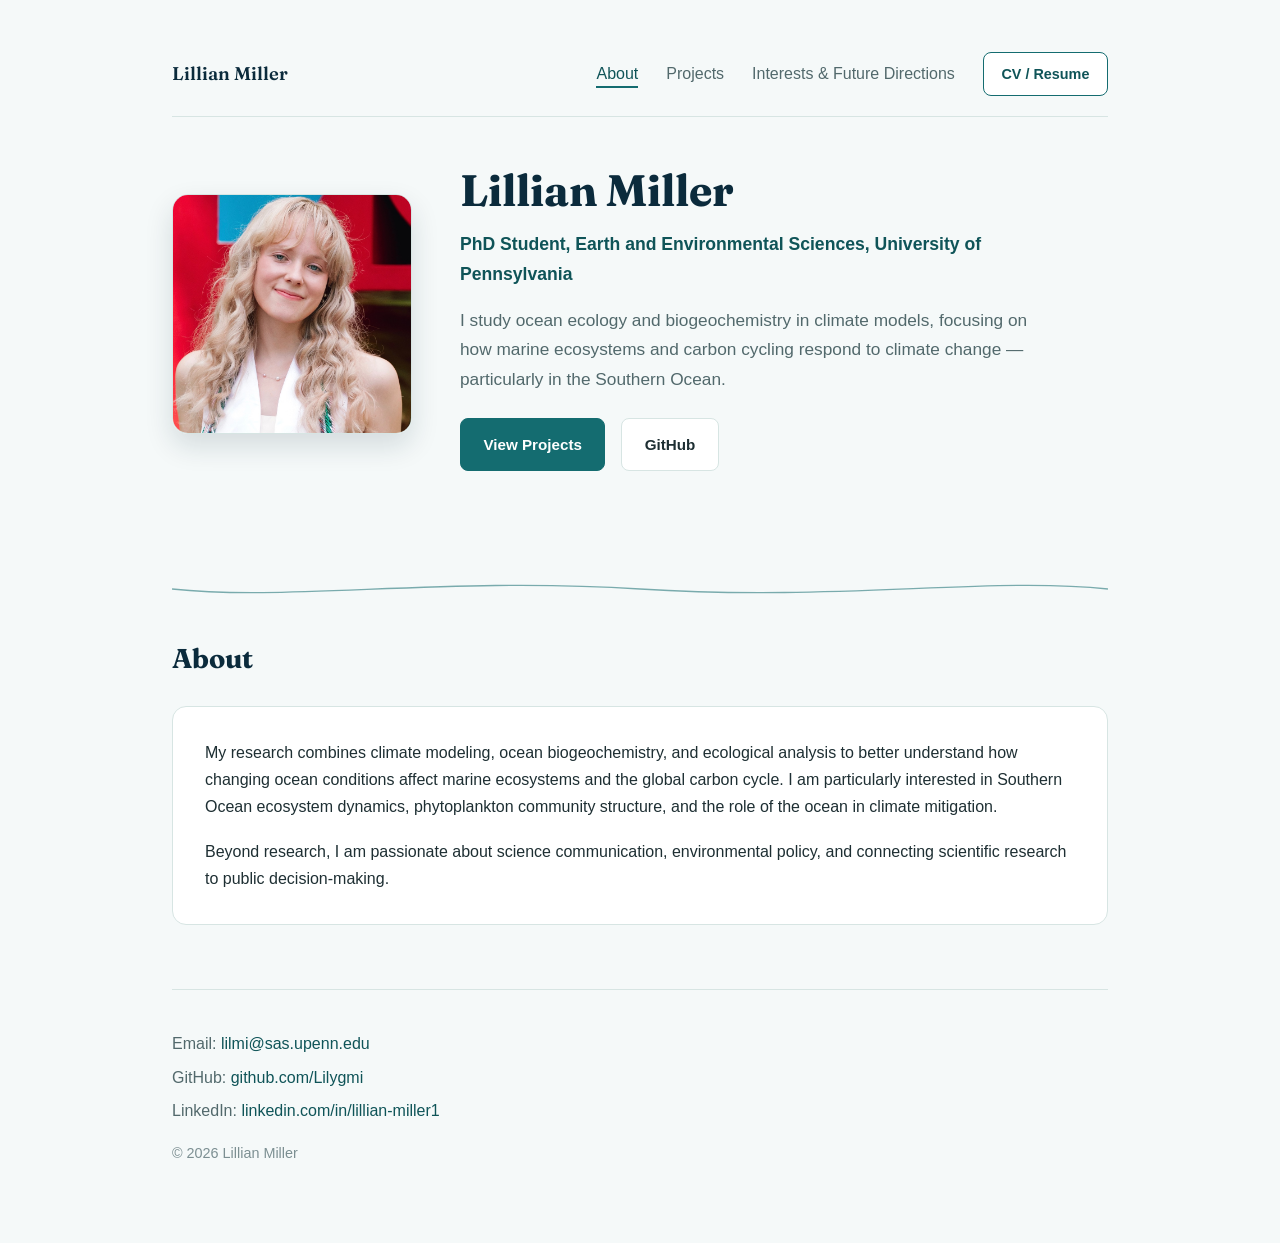
==== commit ad9a4b1f: "Rename research section to Interests & Future Directions and reorder navbar" ====
--- a/index.html
+++ b/index.html
@@ -16,8 +16,8 @@
       <div class="nav-right">
         <ul class="nav-links">
           <li><a href="index.html" class="active">About</a></li>
-          <li><a href="research.html">Research</a></li>
           <li><a href="projects.html">Projects</a></li>
+          <li><a href="research.html">Interests & Future Directions</a></li>
         </ul>
         <a class="btn btn-cv" href="cv.html">CV / Resume</a>
       </div>
--- a/styles.css
+++ b/styles.css
@@ -271,6 +271,106 @@
   border-radius: 5px;
 }
 
+.card-link {
+  display: block;
+  color: inherit;
+  text-decoration: none;
+}
+
+.card-link:hover {
+  text-decoration: none;
+}
+
+.project-highlights {
+  display: grid;
+  grid-template-columns: repeat(auto-fit, minmax(240px, 1fr));
+  gap: 1rem;
+  margin: 1.75rem 0 1rem;
+}
+
+.info-card {
+  background: var(--card-bg);
+  border: 1px solid var(--border);
+  border-radius: 14px;
+  padding: 1.5rem;
+  box-shadow: 0 5px 18px rgba(11, 43, 60, 0.06);
+}
+
+.info-card h3 {
+  font-size: 1rem;
+  margin-bottom: 0.7rem;
+  text-align: center;
+}
+
+.info-card p {
+  color: var(--text-muted);
+  font-size: 0.97rem;
+}
+
+.project-sources {
+  margin-bottom: 2rem;
+  color: var(--text-muted);
+  font-size: 0.95rem;
+}
+
+.project-sources em {
+  font-style: normal;
+  font-weight: 600;
+}
+
+.project-sources a {
+  color: var(--teal-dark);
+  text-decoration: none;
+}
+
+.project-sources a:hover {
+  text-decoration: underline;
+}
+
+.project-detail {
+  background: var(--card-bg);
+  border: 1px solid var(--border);
+  border-radius: 16px;
+  padding: 2rem;
+  box-shadow: 0 6px 24px rgba(11, 43, 60, 0.08);
+}
+
+.project-summary {
+  margin-bottom: 2rem;
+}
+
+.project-actions {
+  margin-bottom: 2rem;
+}
+
+.project-actions .btn {
+  min-width: 220px;
+}
+
+.project-meta {
+  display: grid;
+  gap: 1.75rem;
+}
+
+.project-meta ul {
+  margin-top: 0.85rem;
+  padding-left: 1.25rem;
+  color: var(--text-muted);
+}
+
+.project-meta li {
+  margin-bottom: 0.9rem;
+}
+
+.project-meta a {
+  color: var(--teal-dark);
+  text-decoration: none;
+}
+
+.project-meta a:hover {
+  text-decoration: underline;
+}
+
 /* ---------- CV PAGE ---------- */
 .cv-download {
   display: flex;
